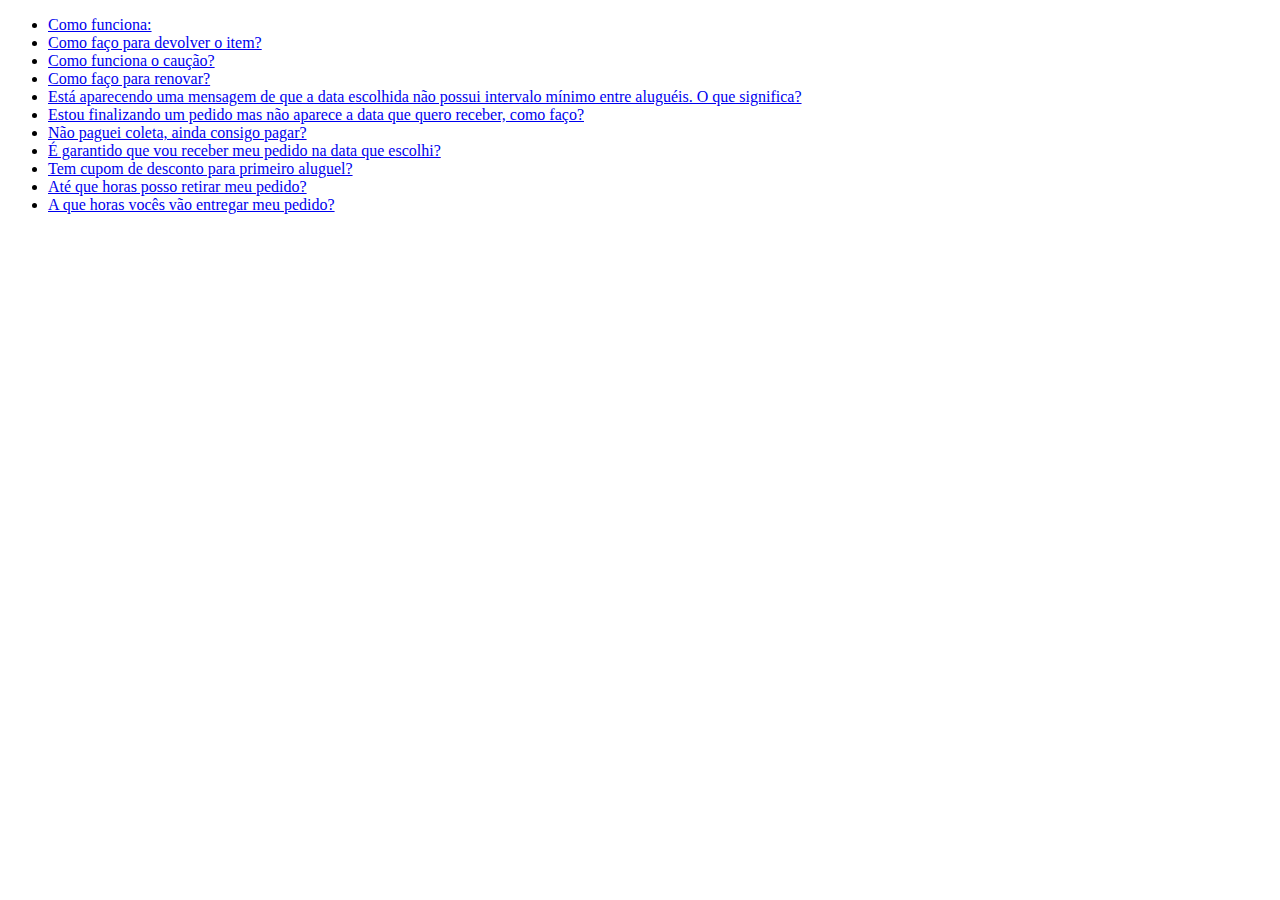
==== FAQ/index.html @ 030143f4 "criando faqs com transição..." ====
<!DOCTYPE html>
<html lang="pt-br">
<head>
    <meta charset="UTF-8">
    <link rel="stylesheet" href="style.css">
    <meta name="viewport" content="width=device-width, initial-scale=1.0">
    <title>FAQ</title>
</head>
<body>
    <main>
        <section>
            <ul>
                <li class="item_list">
                    <a class="item_list--question" onclick="showInfo()" href="#">Como funciona:</a>
                    <p id="textInfo" class="item_list--text">
                        Somos uma plataforma de aluguel de itens originais. Pense no ClosetBoBags como um closet online e virtual: 
                        você pega algumas peças que gostaria de usar por um tempo, usa, devolve (e, se amar, muitas estão a venda). 
                        É só navegar pelo site e escolher o item (ou os itens) e o período pelo qual deseja alugar. E pronto!
                        Itens de festa e de ski possuem a opção de agendamento. Para os demais itens, o envio é imediato com 
                        prazo de até 4 dias úteis (RJ e SP em até 2 dias - podendo ser entregue no mesmo dia).        
                        Ficou com dúvidas? Segue um videozinho curto explicando o processo:
                        <a href="https://www.youtube.com/watch?v=qi5WUuuTXFo">https://www.youtube.com/watch?v=qi5WUuuTXFo</a>
                    </p>
                </li>
                <li>
                    <a href="#">Como faço para devolver o item?</a>
                </li>
                <li>
                    <a href="#">Como funciona o caução?  </a>
                </li>
                <li>
                    <a href="#">Como faço para renovar?</a>
                </li>
                <li>
                    <a href="#">
                        Está aparecendo uma mensagem de 
                        que a data escolhida não possui 
                        intervalo mínimo entre aluguéis. 
                        O que significa?
                    </a>
                </li>
                <li>
                    <a href="#">
                        Estou finalizando um pedido 
                        mas não aparece a data que 
                        quero receber, como faço? </a>
                </li>
                <li>
                    <a href="#">Não paguei coleta, ainda consigo pagar?</a>
                </li>
                <li>
                    <a href="#">É garantido que vou receber meu pedido na data que escolhi?</a>
                </li>
                <li>
                    <a href="#">Tem cupom de desconto para primeiro aluguel?</a>
                </li>
                <li>
                    <a href="#">Até que horas posso retirar meu pedido?</a>
                </li>
                <li>
                    <a href="#">A que horas vocês vão entregar meu pedido?</a>
                </li>                            
            </ul>
        </section>
    </main>
    <script src="./main.js"></script>
</body>
</html>
---- FAQ/style.css ----
.item_list--text {
    height: 0;
    flex-direction: column;
    opacity: 0;
    transition: height 1s;
    margin: 0;
}
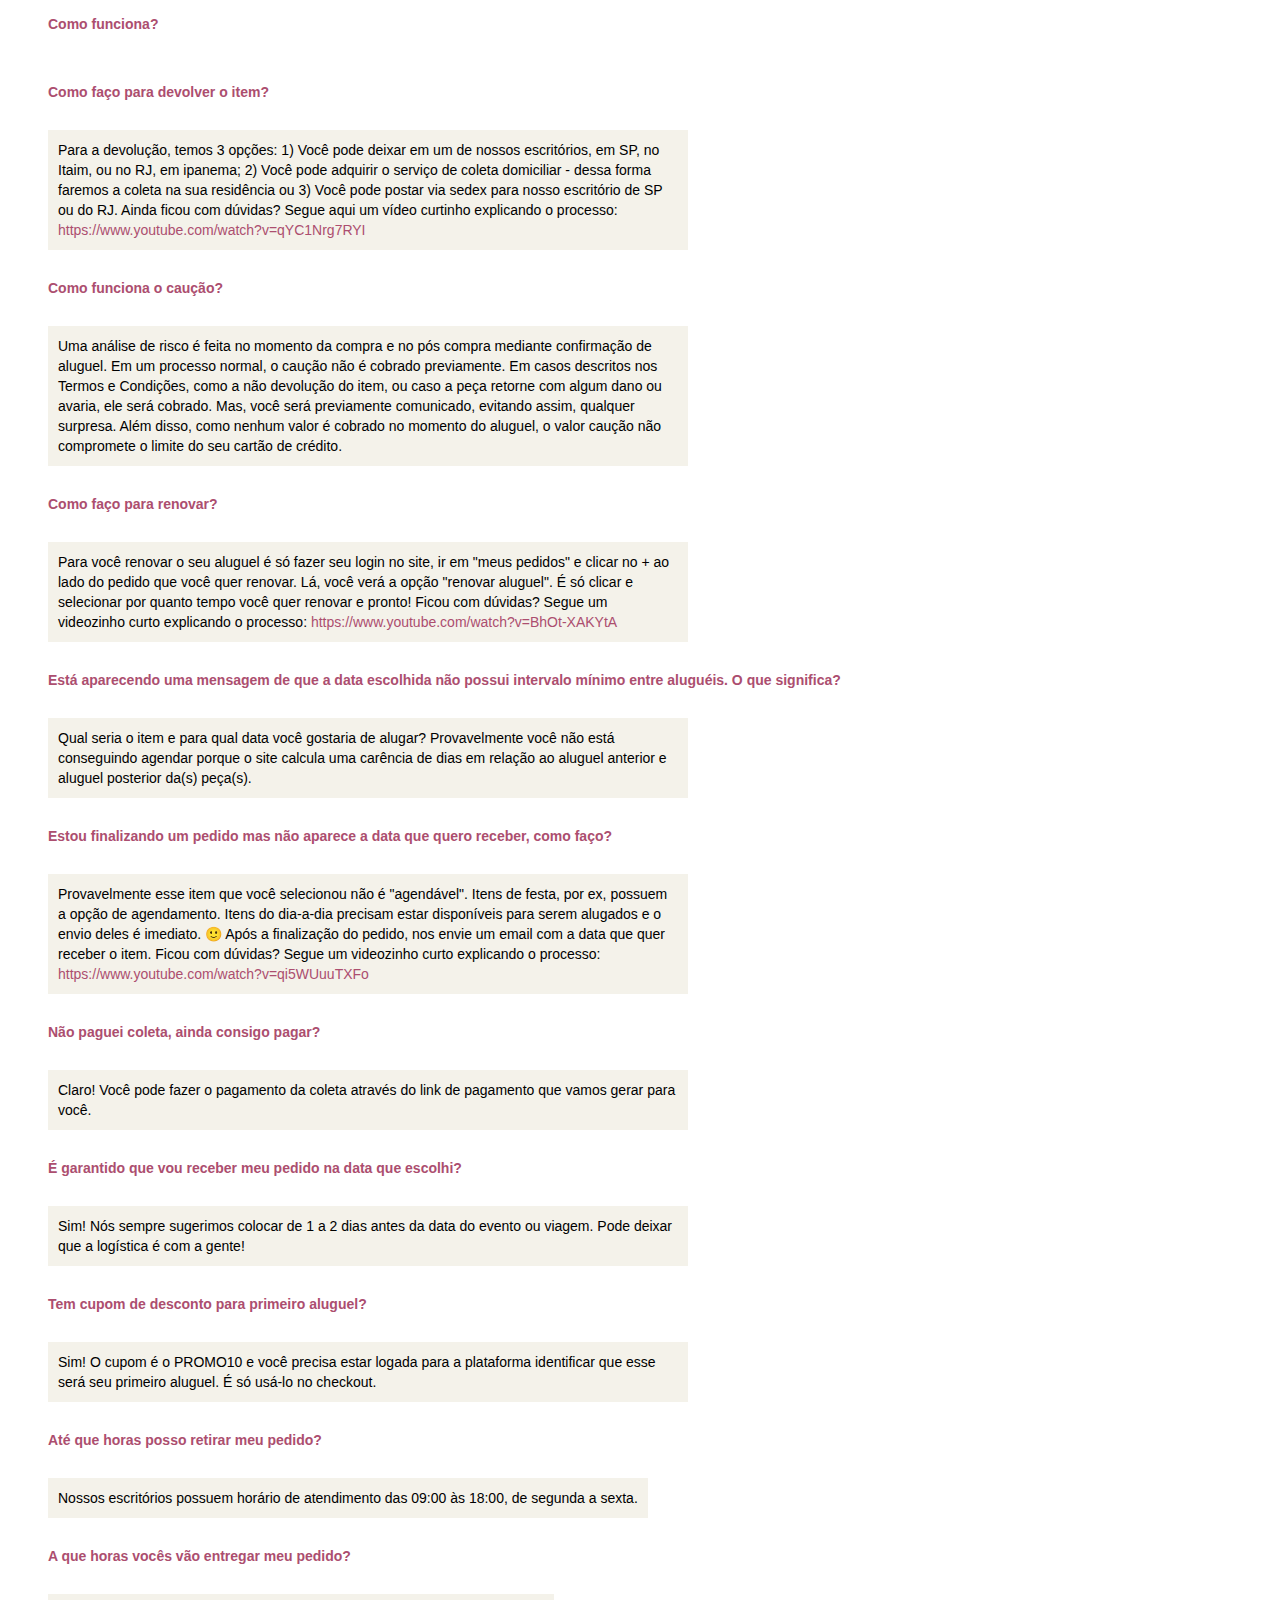
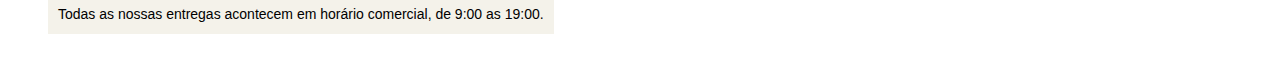
==== commit 89b36e0a: "Estilizando css e colocando funcionalidades..." ====
--- a/FAQ/index.html
+++ b/FAQ/index.html
@@ -11,8 +11,9 @@
         <section>
             <ul>
                 <li class="item_list">
-                    <a class="item_list--question" onclick="showInfo()" href="#">Como funciona:</a>
-                    <p id="textInfo" class="item_list--text">
+                    <a  style="font-weight: 700;"class="item_list--question" onclick="showInfo()" href="#">Como funciona?</a>
+                    <div class=" questionBox">
+                        <p style="padding:10px; justify-content: center;background-color:#f4f2ea";"id="textInfo" class="item_list--text">
                         Somos uma plataforma de aluguel de itens originais. Pense no ClosetBoBags como um closet online e virtual: 
                         você pega algumas peças que gostaria de usar por um tempo, usa, devolve (e, se amar, muitas estão a venda). 
                         É só navegar pelo site e escolher o item (ou os itens) e o período pelo qual deseja alugar. E pronto!
@@ -20,45 +21,119 @@
                         prazo de até 4 dias úteis (RJ e SP em até 2 dias - podendo ser entregue no mesmo dia).        
                         Ficou com dúvidas? Segue um videozinho curto explicando o processo:
                         <a href="https://www.youtube.com/watch?v=qi5WUuuTXFo">https://www.youtube.com/watch?v=qi5WUuuTXFo</a>
-                    </p>
+                        </p>
+                    </div>
                 </li>
-                <li>
-                    <a href="#">Como faço para devolver o item?</a>
+                <li class="item_list">
+                    <a style="font-weight: 700;"class="item_list--question" onclick="showInfo()" href="#">Como faço para devolver o item?</a>
+                    <div class=" questionBox">
+                        <p style="padding:10px; justify-content: center;background-color:#f4f2ea";"id="textInfo2" class="item_list--text2">
+                        Para a devolução, temos 3 opções:
+                        1) Você pode deixar em um de nossos escritórios, em SP, no Itaim, ou no RJ, em ipanema;
+                        2) Você pode adquirir o serviço de coleta domiciliar - dessa forma faremos a coleta na sua residência ou
+                        3) Você pode postar via sedex para nosso escritório de SP ou do RJ.
+                        Ainda ficou com dúvidas? Segue aqui um vídeo curtinho explicando o processo:
+                        <a href="https://www.youtube.com/watch?v=qYC1Nrg7RYI">https://www.youtube.com/watch?v=qYC1Nrg7RYI</a>
+                        </p>
+                    </div>
                 </li>
-                <li>
-                    <a href="#">Como funciona o caução?  </a>
+                <li class="item_list">
+                    <a style="font-weight: 700;"class="item_list--question" onclick="showInfo()" href="#">Como funciona o caução?</a>
+                    <div class=" questionBox">
+                        <p style="padding:10px; justify-content: center;background-color:#f4f2ea";"id="textInfo3" class="item_list--text3">
+                        Uma análise de risco é feita no momento da compra e no pós compra mediante confirmação de aluguel. 
+                        Em um processo normal, o caução não é cobrado previamente. Em casos descritos nos Termos e Condições, 
+                        como a não devolução do item, ou caso a peça retorne com algum dano ou avaria, ele será cobrado.
+                        Mas, você será previamente comunicado, evitando assim, qualquer surpresa. Além disso, como nenhum valor é cobrado no momento do aluguel, 
+                        o valor caução não compromete o limite do seu cartão de crédito.
+                        </p>
+                    </div>
                 </li>
-                <li>
-                    <a href="#">Como faço para renovar?</a>
+                <li class="item_list">
+                    <a style="font-weight: 700;"class="item_list--question" onclick="showInfo()" href="#">Como faço para renovar?</a>
+                    <div class=" questionBox">
+                        <p style="padding:10px; justify-content: center;background-color:#f4f2ea";"id="textInfo4" class="item_list--text4">
+                        Para você renovar o seu aluguel é só fazer seu login no site, ir em "meus pedidos" e clicar no + ao lado do pedido que você quer renovar. 
+                        Lá, você verá a opção "renovar aluguel". É só clicar e selecionar por quanto tempo você quer renovar e pronto!
+                        Ficou com dúvidas? Segue um videozinho curto explicando o processo:
+                        <a href="https://www.youtube.com/watch?v=BhOt-XAKYtA">https://www.youtube.com/watch?v=BhOt-XAKYtA</a>
+                        </p>
+                    </div>
                 </li>
-                <li>
-                    <a href="#">
+                <li class="item_list">
+                    <a style="font-weight: 700;"class="item_list--question" onclick="showInfo()" href="#">
                         Está aparecendo uma mensagem de 
                         que a data escolhida não possui 
                         intervalo mínimo entre aluguéis. 
                         O que significa?
                     </a>
+                    <div class=" questionBox">
+                        <p style="padding:10px; justify-content: center;background-color:#f4f2ea";"id="textInfo5" class="item_list--text5">
+                        Qual seria o item e para qual data você gostaria de alugar? 
+                        Provavelmente você não está conseguindo agendar porque o site calcula 
+                        uma carência de dias em relação ao aluguel anterior e aluguel posterior da(s) peça(s).
+                        </p>
+                    </div>
                 </li>
-                <li>
-                    <a href="#">
+                <li class="item_list">
+                    <a style="font-weight: 700;"class="item_list--question" onclick="showInfo()" href="#">
                         Estou finalizando um pedido 
                         mas não aparece a data que 
                         quero receber, como faço? </a>
+                    <div class=" questionBox">
+                        <p style="padding:10px; justify-content: center;background-color:#f4f2ea";"id="textInfo6" class="item_list--text6">
+                        Provavelmente esse item que você selecionou não é "agendável". Itens de festa, por ex, possuem a opção de agendamento. 
+                        Itens do dia-a-dia precisam estar disponíveis para serem alugados e o envio deles é imediato. 
+                        🙂 Após a finalização do pedido, nos envie um email com a data que quer receber o item.
+                        Ficou com dúvidas? Segue um videozinho curto explicando o processo:
+                        <a href="https://www.youtube.com/watch?v=qi5WUuuTXFo">https://www.youtube.com/watch?v=qi5WUuuTXFo</a>
+                        </p>
+                    </div>
                 </li>
-                <li>
-                    <a href="#">Não paguei coleta, ainda consigo pagar?</a>
+                <li class="item_list">
+                    <a style="font-weight: 700;"class="item_list--question" onclick="showInfo()" href="#">
+                    Não paguei coleta, ainda consigo pagar?</a>
+                    <div class=" questionBox">
+                        <p style="padding:10px; justify-content: center;background-color:#f4f2ea";"id="textInfo7" class="item_list--text7">
+                        Claro! Você pode fazer o pagamento da coleta através do link de pagamento que vamos gerar para você.
+                        </p>
+                    </div>
                 </li>
-                <li>
-                    <a href="#">É garantido que vou receber meu pedido na data que escolhi?</a>
+                <li class="item_list">
+                    <a style="font-weight: 700;"class="item_list--question" onclick="showInfo()" href="#"">
+                    É garantido que vou receber meu pedido na data que escolhi?</a>
+                    <div class=" questionBox">
+                        <p style="padding:10px; justify-content: center;background-color:#f4f2ea";"id="textInfo8" class="item_list--text8">
+                        Sim! Nós sempre sugerimos colocar de 1 a 2 dias antes da data do evento ou viagem. 
+                        Pode deixar que a logística é com a gente!
+                        </p>
+                    </div>
                 </li>
-                <li>
-                    <a href="#">Tem cupom de desconto para primeiro aluguel?</a>
+                <li class="item_list">
+                    <a style="font-weight: 700;"class="item_list--question" onclick="showInfo()" href="#">
+                    Tem cupom de desconto para primeiro aluguel?</a>
+                    <div class=" questionBox">
+                        <p style="padding:10px; justify-content: center;background-color:#f4f2ea";"id="textInfo9" class="item_list--text9">
+                            Sim! O cupom é o PROMO10 e você precisa estar logada para a plataforma identificar que esse será seu primeiro aluguel. 
+                            É só usá-lo no checkout.
+                        </p>
+                    </div>
                 </li>
-                <li>
-                    <a href="#">Até que horas posso retirar meu pedido?</a>
+                <li class="item_list">
+                    <a style="font-weight: 700;"class="item_list--question" onclick="showInfo()" href="#">
+                    Até que horas posso retirar meu pedido?</a>
+                    <div class=" questionBox">
+                        <p style="padding:10px; justify-content: center;background-color:#f4f2ea";"id="textInfo10" class="item_list--text10">
+                        Nossos escritórios possuem horário de atendimento das 09:00 às 18:00, de segunda a sexta.</p>
+                    </div>
                 </li>
-                <li>
-                    <a href="#">A que horas vocês vão entregar meu pedido?</a>
+                <li class="item_list">
+                    <a style="font-weight: 700;"class="item_list--question" onclick="showInfo()" href="#">
+                    A que horas vocês vão entregar meu pedido?</a>
+                    <div class=" questionBox">
+                        <p style="padding:10px; justify-content: center;background-color:#f4f2ea";"id="textInfo11" class="item_list--text11">
+                        Todas as nossas entregas acontecem em horário comercial, de 9:00 as 19:00.</p>
+                    </div>
                 </li>                            
             </ul>
         </section>
--- a/FAQ/style.css
+++ b/FAQ/style.css
@@ -1,7 +1,31 @@
+body{
+    font-family: 'Helvetica';
+    line-height: 20px;
+}
+
+ul{
+    list-style-type: none;
+    font-size:14px;
+}
+
+.questionBox{
+    padding: 1em 0;
+    width: 50vw;
+    display: flex;
+    align-items:center;   
+}
+
 .item_list--text {
     height: 0;
     flex-direction: column;
     opacity: 0;
     transition: height 1s;
     margin: 0;
-}+}
+
+a{ 
+color: #ac4e6f;
+padding-top:0.5em;
+}
+
+a:link {text-decoration: none}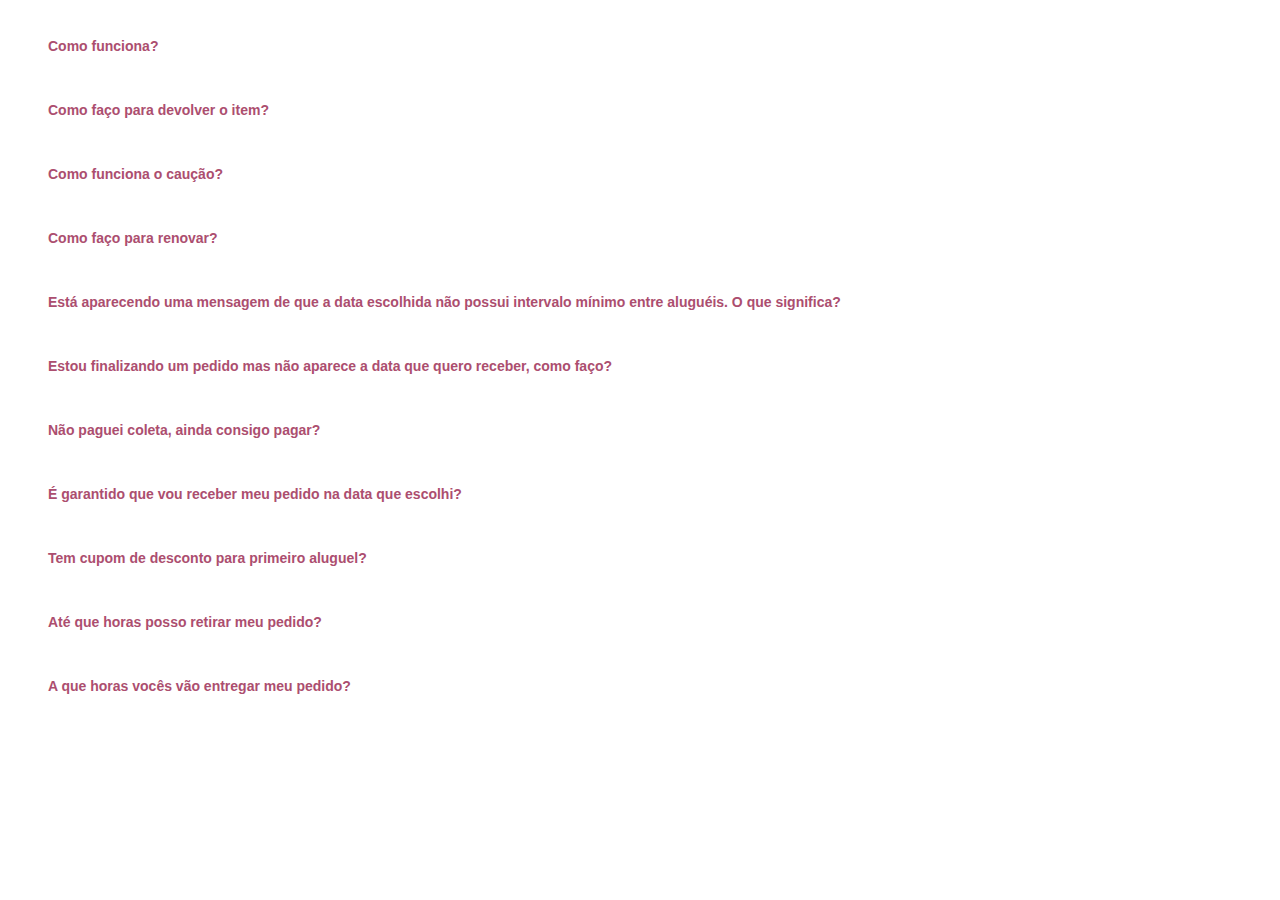
==== commit 6f5b3996: "update" ====
--- a/FAQ/index.html
+++ b/FAQ/index.html
@@ -8,12 +8,12 @@
 </head>
 <body>
     <main>
-        <section>
-            <ul>
+        <section id='body'>
+            <!-- <ul>
                 <li class="item_list">
-                    <a  style="font-weight: 700;"class="item_list--question" onclick="showInfo()" href="#">Como funciona?</a>
-                    <div class=" questionBox">
-                        <p style="padding:10px; justify-content: center;background-color:#f4f2ea";"id="textInfo" class="item_list--text">
+                    <a class="item_list--question" onclick="showInfo()" href="#">Como funciona?</a>
+                    <div class="questionBox">
+                        <p id="textInfo" class="item_list--text">
                         Somos uma plataforma de aluguel de itens originais. Pense no ClosetBoBags como um closet online e virtual: 
                         você pega algumas peças que gostaria de usar por um tempo, usa, devolve (e, se amar, muitas estão a venda). 
                         É só navegar pelo site e escolher o item (ou os itens) e o período pelo qual deseja alugar. E pronto!
@@ -25,9 +25,9 @@
                     </div>
                 </li>
                 <li class="item_list">
-                    <a style="font-weight: 700;"class="item_list--question" onclick="showInfo()" href="#">Como faço para devolver o item?</a>
-                    <div class=" questionBox">
-                        <p style="padding:10px; justify-content: center;background-color:#f4f2ea";"id="textInfo2" class="item_list--text2">
+                    <a href="#" class="item_list--question" onclick="showInfo2()" >Como faço para devolver o item?</a>
+                    <div class="questionBox">
+                        <p  id="textInfo2" class="item_list--text2">
                         Para a devolução, temos 3 opções:
                         1) Você pode deixar em um de nossos escritórios, em SP, no Itaim, ou no RJ, em ipanema;
                         2) Você pode adquirir o serviço de coleta domiciliar - dessa forma faremos a coleta na sua residência ou
@@ -38,9 +38,9 @@
                     </div>
                 </li>
                 <li class="item_list">
-                    <a style="font-weight: 700;"class="item_list--question" onclick="showInfo()" href="#">Como funciona o caução?</a>
-                    <div class=" questionBox">
-                        <p style="padding:10px; justify-content: center;background-color:#f4f2ea";"id="textInfo3" class="item_list--text3">
+                    <a class="item_list--question" onclick="showInfo3()" href="#">Como funciona o caução?</a>
+                    <div class="questionBox">
+                        <p  id="textInfo3" class="item_list--text">
                         Uma análise de risco é feita no momento da compra e no pós compra mediante confirmação de aluguel. 
                         Em um processo normal, o caução não é cobrado previamente. Em casos descritos nos Termos e Condições, 
                         como a não devolução do item, ou caso a peça retorne com algum dano ou avaria, ele será cobrado.
@@ -50,9 +50,9 @@
                     </div>
                 </li>
                 <li class="item_list">
-                    <a style="font-weight: 700;"class="item_list--question" onclick="showInfo()" href="#">Como faço para renovar?</a>
+                    <a class="item_list--question" onclick="showInfo4()" href="#">Como faço para renovar?</a>
                     <div class=" questionBox">
-                        <p style="padding:10px; justify-content: center;background-color:#f4f2ea";"id="textInfo4" class="item_list--text4">
+                        <p id="textInfo4" class="item_list--text">
                         Para você renovar o seu aluguel é só fazer seu login no site, ir em "meus pedidos" e clicar no + ao lado do pedido que você quer renovar. 
                         Lá, você verá a opção "renovar aluguel". É só clicar e selecionar por quanto tempo você quer renovar e pronto!
                         Ficou com dúvidas? Segue um videozinho curto explicando o processo:
@@ -61,14 +61,14 @@
                     </div>
                 </li>
                 <li class="item_list">
-                    <a style="font-weight: 700;"class="item_list--question" onclick="showInfo()" href="#">
+                    <a class="item_list--question" onclick="showInfo5()" href="#">
                         Está aparecendo uma mensagem de 
                         que a data escolhida não possui 
                         intervalo mínimo entre aluguéis. 
                         O que significa?
                     </a>
                     <div class=" questionBox">
-                        <p style="padding:10px; justify-content: center;background-color:#f4f2ea";"id="textInfo5" class="item_list--text5">
+                        <p id="textInfo5" class="item_list--text">
                         Qual seria o item e para qual data você gostaria de alugar? 
                         Provavelmente você não está conseguindo agendar porque o site calcula 
                         uma carência de dias em relação ao aluguel anterior e aluguel posterior da(s) peça(s).
@@ -76,12 +76,12 @@
                     </div>
                 </li>
                 <li class="item_list">
-                    <a style="font-weight: 700;"class="item_list--question" onclick="showInfo()" href="#">
+                    <a class="item_list--question" onclick="showInfo6()" href="#">
                         Estou finalizando um pedido 
                         mas não aparece a data que 
                         quero receber, como faço? </a>
                     <div class=" questionBox">
-                        <p style="padding:10px; justify-content: center;background-color:#f4f2ea";"id="textInfo6" class="item_list--text6">
+                        <p id="textInfo6" class="item_list--text">
                         Provavelmente esse item que você selecionou não é "agendável". Itens de festa, por ex, possuem a opção de agendamento. 
                         Itens do dia-a-dia precisam estar disponíveis para serem alugados e o envio deles é imediato. 
                         🙂 Após a finalização do pedido, nos envie um email com a data que quer receber o item.
@@ -91,51 +91,51 @@
                     </div>
                 </li>
                 <li class="item_list">
-                    <a style="font-weight: 700;"class="item_list--question" onclick="showInfo()" href="#">
+                    <a class="item_list--question" onclick="showInfo7()" href="#">
                     Não paguei coleta, ainda consigo pagar?</a>
                     <div class=" questionBox">
-                        <p style="padding:10px; justify-content: center;background-color:#f4f2ea";"id="textInfo7" class="item_list--text7">
+                        <p id="textInfo7" class="item_list--text">
                         Claro! Você pode fazer o pagamento da coleta através do link de pagamento que vamos gerar para você.
                         </p>
                     </div>
                 </li>
                 <li class="item_list">
-                    <a style="font-weight: 700;"class="item_list--question" onclick="showInfo()" href="#"">
+                    <a class="item_list--question" onclick="showInfo8()" href="#">
                     É garantido que vou receber meu pedido na data que escolhi?</a>
                     <div class=" questionBox">
-                        <p style="padding:10px; justify-content: center;background-color:#f4f2ea";"id="textInfo8" class="item_list--text8">
+                        <p id="textInfo8" class="item_list--text">
                         Sim! Nós sempre sugerimos colocar de 1 a 2 dias antes da data do evento ou viagem. 
                         Pode deixar que a logística é com a gente!
                         </p>
                     </div>
                 </li>
                 <li class="item_list">
-                    <a style="font-weight: 700;"class="item_list--question" onclick="showInfo()" href="#">
+                    <a class="item_list--question" onclick="showInfo9()" href="#">
                     Tem cupom de desconto para primeiro aluguel?</a>
                     <div class=" questionBox">
-                        <p style="padding:10px; justify-content: center;background-color:#f4f2ea";"id="textInfo9" class="item_list--text9">
+                        <p id="textInfo9" class="item_list--text">
                             Sim! O cupom é o PROMO10 e você precisa estar logada para a plataforma identificar que esse será seu primeiro aluguel. 
                             É só usá-lo no checkout.
                         </p>
                     </div>
                 </li>
                 <li class="item_list">
-                    <a style="font-weight: 700;"class="item_list--question" onclick="showInfo()" href="#">
+                    <a class="item_list--question" onclick="showInfo10()" href="#">
                     Até que horas posso retirar meu pedido?</a>
                     <div class=" questionBox">
-                        <p style="padding:10px; justify-content: center;background-color:#f4f2ea";"id="textInfo10" class="item_list--text10">
+                        <p id="textInfo10" class="item_list--text">
                         Nossos escritórios possuem horário de atendimento das 09:00 às 18:00, de segunda a sexta.</p>
                     </div>
                 </li>
                 <li class="item_list">
-                    <a style="font-weight: 700;"class="item_list--question" onclick="showInfo()" href="#">
+                    <a class="item_list--question" onclick="showInfo11()" href="#">
                     A que horas vocês vão entregar meu pedido?</a>
                     <div class=" questionBox">
-                        <p style="padding:10px; justify-content: center;background-color:#f4f2ea";"id="textInfo11" class="item_list--text11">
+                        <p id="textInfo11" class="item_list--text">
                         Todas as nossas entregas acontecem em horário comercial, de 9:00 as 19:00.</p>
                     </div>
                 </li>                            
-            </ul>
+            </ul> -->
         </section>
     </main>
     <script src="./main.js"></script>
--- a/FAQ/style.css
+++ b/FAQ/style.css
@@ -1,31 +1,42 @@
 body{
     font-family: 'Helvetica';
-    line-height: 20px;
 }
-
 ul{
-    list-style-type: none;
-    font-size:14px;
+    display: flex;
+    flex-direction: column;
+    justify-content: space-around;
+    list-style-type: none;
+    font-size:14px;
+    line-height: 4rem;
 }
-
 .questionBox{
-    padding: 1em 0;
     width: 50vw;
+    display: none;
+}
+.questionBox2 {
+    padding: 1rem;
+    height: auto;
+    background-color:#f4f2ea;
+}
+.item_list--question {
+    font-weight: 700;
+    cursor: pointer;
+}
+.item_list--text {
+    margin: 0;
+    align-self: flex-start;
+    background-color:#f4f2ea;
+    line-height: 1.5rem;
+}
+a{ 
+    color: #ac4e6f;
     display: flex;
-    align-items:center;   
+    align-self: end;
 }
-
-.item_list--text {
-    height: 0;
-    flex-direction: column;
-    opacity: 0;
-    transition: height 1s;
-    margin: 0;
+.linkVideo {
+    display: none;
 }
-
-a{ 
-color: #ac4e6f;
-padding-top:0.5em;
-}
-
-a:link {text-decoration: none}+a:link {
+    height: 5vh;
+    text-decoration: none
+}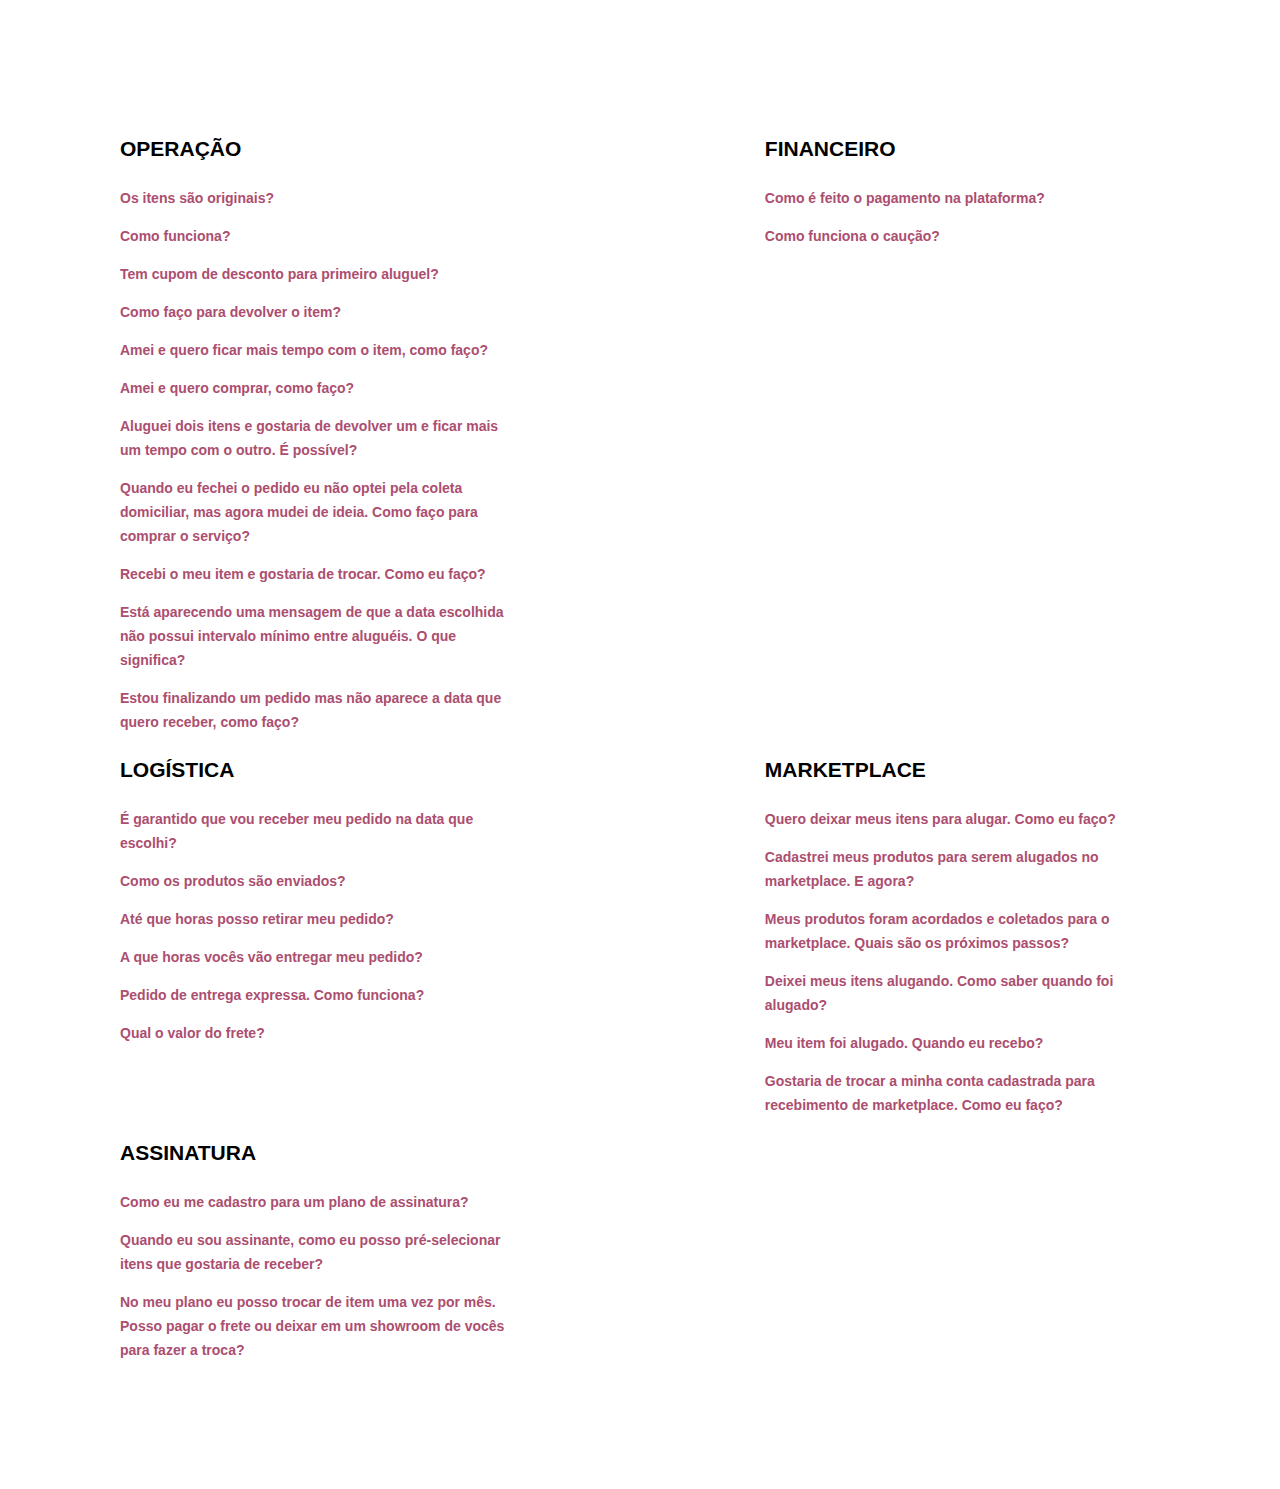
==== commit e90d596a: "separando por categorias" ====
--- a/FAQ/index.html
+++ b/FAQ/index.html
@@ -9,133 +9,21 @@
 <body>
     <main>
         <section id='body'>
-            <!-- <ul>
-                <li class="item_list">
-                    <a class="item_list--question" onclick="showInfo()" href="#">Como funciona?</a>
-                    <div class="questionBox">
-                        <p id="textInfo" class="item_list--text">
-                        Somos uma plataforma de aluguel de itens originais. Pense no ClosetBoBags como um closet online e virtual: 
-                        você pega algumas peças que gostaria de usar por um tempo, usa, devolve (e, se amar, muitas estão a venda). 
-                        É só navegar pelo site e escolher o item (ou os itens) e o período pelo qual deseja alugar. E pronto!
-                        Itens de festa e de ski possuem a opção de agendamento. Para os demais itens, o envio é imediato com 
-                        prazo de até 4 dias úteis (RJ e SP em até 2 dias - podendo ser entregue no mesmo dia).        
-                        Ficou com dúvidas? Segue um videozinho curto explicando o processo:
-                        <a href="https://www.youtube.com/watch?v=qi5WUuuTXFo">https://www.youtube.com/watch?v=qi5WUuuTXFo</a>
-                        </p>
-                    </div>
-                </li>
-                <li class="item_list">
-                    <a href="#" class="item_list--question" onclick="showInfo2()" >Como faço para devolver o item?</a>
-                    <div class="questionBox">
-                        <p  id="textInfo2" class="item_list--text2">
-                        Para a devolução, temos 3 opções:
-                        1) Você pode deixar em um de nossos escritórios, em SP, no Itaim, ou no RJ, em ipanema;
-                        2) Você pode adquirir o serviço de coleta domiciliar - dessa forma faremos a coleta na sua residência ou
-                        3) Você pode postar via sedex para nosso escritório de SP ou do RJ.
-                        Ainda ficou com dúvidas? Segue aqui um vídeo curtinho explicando o processo:
-                        <a href="https://www.youtube.com/watch?v=qYC1Nrg7RYI">https://www.youtube.com/watch?v=qYC1Nrg7RYI</a>
-                        </p>
-                    </div>
-                </li>
-                <li class="item_list">
-                    <a class="item_list--question" onclick="showInfo3()" href="#">Como funciona o caução?</a>
-                    <div class="questionBox">
-                        <p  id="textInfo3" class="item_list--text">
-                        Uma análise de risco é feita no momento da compra e no pós compra mediante confirmação de aluguel. 
-                        Em um processo normal, o caução não é cobrado previamente. Em casos descritos nos Termos e Condições, 
-                        como a não devolução do item, ou caso a peça retorne com algum dano ou avaria, ele será cobrado.
-                        Mas, você será previamente comunicado, evitando assim, qualquer surpresa. Além disso, como nenhum valor é cobrado no momento do aluguel, 
-                        o valor caução não compromete o limite do seu cartão de crédito.
-                        </p>
-                    </div>
-                </li>
-                <li class="item_list">
-                    <a class="item_list--question" onclick="showInfo4()" href="#">Como faço para renovar?</a>
-                    <div class=" questionBox">
-                        <p id="textInfo4" class="item_list--text">
-                        Para você renovar o seu aluguel é só fazer seu login no site, ir em "meus pedidos" e clicar no + ao lado do pedido que você quer renovar. 
-                        Lá, você verá a opção "renovar aluguel". É só clicar e selecionar por quanto tempo você quer renovar e pronto!
-                        Ficou com dúvidas? Segue um videozinho curto explicando o processo:
-                        <a href="https://www.youtube.com/watch?v=BhOt-XAKYtA">https://www.youtube.com/watch?v=BhOt-XAKYtA</a>
-                        </p>
-                    </div>
-                </li>
-                <li class="item_list">
-                    <a class="item_list--question" onclick="showInfo5()" href="#">
-                        Está aparecendo uma mensagem de 
-                        que a data escolhida não possui 
-                        intervalo mínimo entre aluguéis. 
-                        O que significa?
-                    </a>
-                    <div class=" questionBox">
-                        <p id="textInfo5" class="item_list--text">
-                        Qual seria o item e para qual data você gostaria de alugar? 
-                        Provavelmente você não está conseguindo agendar porque o site calcula 
-                        uma carência de dias em relação ao aluguel anterior e aluguel posterior da(s) peça(s).
-                        </p>
-                    </div>
-                </li>
-                <li class="item_list">
-                    <a class="item_list--question" onclick="showInfo6()" href="#">
-                        Estou finalizando um pedido 
-                        mas não aparece a data que 
-                        quero receber, como faço? </a>
-                    <div class=" questionBox">
-                        <p id="textInfo6" class="item_list--text">
-                        Provavelmente esse item que você selecionou não é "agendável". Itens de festa, por ex, possuem a opção de agendamento. 
-                        Itens do dia-a-dia precisam estar disponíveis para serem alugados e o envio deles é imediato. 
-                        🙂 Após a finalização do pedido, nos envie um email com a data que quer receber o item.
-                        Ficou com dúvidas? Segue um videozinho curto explicando o processo:
-                        <a href="https://www.youtube.com/watch?v=qi5WUuuTXFo">https://www.youtube.com/watch?v=qi5WUuuTXFo</a>
-                        </p>
-                    </div>
-                </li>
-                <li class="item_list">
-                    <a class="item_list--question" onclick="showInfo7()" href="#">
-                    Não paguei coleta, ainda consigo pagar?</a>
-                    <div class=" questionBox">
-                        <p id="textInfo7" class="item_list--text">
-                        Claro! Você pode fazer o pagamento da coleta através do link de pagamento que vamos gerar para você.
-                        </p>
-                    </div>
-                </li>
-                <li class="item_list">
-                    <a class="item_list--question" onclick="showInfo8()" href="#">
-                    É garantido que vou receber meu pedido na data que escolhi?</a>
-                    <div class=" questionBox">
-                        <p id="textInfo8" class="item_list--text">
-                        Sim! Nós sempre sugerimos colocar de 1 a 2 dias antes da data do evento ou viagem. 
-                        Pode deixar que a logística é com a gente!
-                        </p>
-                    </div>
-                </li>
-                <li class="item_list">
-                    <a class="item_list--question" onclick="showInfo9()" href="#">
-                    Tem cupom de desconto para primeiro aluguel?</a>
-                    <div class=" questionBox">
-                        <p id="textInfo9" class="item_list--text">
-                            Sim! O cupom é o PROMO10 e você precisa estar logada para a plataforma identificar que esse será seu primeiro aluguel. 
-                            É só usá-lo no checkout.
-                        </p>
-                    </div>
-                </li>
-                <li class="item_list">
-                    <a class="item_list--question" onclick="showInfo10()" href="#">
-                    Até que horas posso retirar meu pedido?</a>
-                    <div class=" questionBox">
-                        <p id="textInfo10" class="item_list--text">
-                        Nossos escritórios possuem horário de atendimento das 09:00 às 18:00, de segunda a sexta.</p>
-                    </div>
-                </li>
-                <li class="item_list">
-                    <a class="item_list--question" onclick="showInfo11()" href="#">
-                    A que horas vocês vão entregar meu pedido?</a>
-                    <div class=" questionBox">
-                        <p id="textInfo11" class="item_list--text">
-                        Todas as nossas entregas acontecem em horário comercial, de 9:00 as 19:00.</p>
-                    </div>
-                </li>                            
-            </ul> -->
+            <div class="boxCategory" id="operacao">
+                <h2>OPERAÇÃO</h2>
+            </div>
+            <div class="boxCategory" id="financa">
+                <h2>FINANCEIRO</h2>
+            </div>
+            <div class="boxCategory" id="logistica">
+                <h2>LOGÍSTICA</h2>
+            </div>
+            <div class="boxCategory" id="marketplace">
+                <h2>MARKETPLACE</h2>
+            </div>
+            <div  class="boxCategory" id="assinatura">
+                <h2>ASSINATURA</h2>
+            </div>
         </section>
     </main>
     <script src="./main.js"></script>
--- a/FAQ/style.css
+++ b/FAQ/style.css
@@ -1,26 +1,35 @@
 body{
     font-family: 'Helvetica';
 }
-ul{
+section{
+    padding: 7rem;
     display: flex;
-    flex-direction: column;
-    justify-content: space-around;
+    flex-wrap: wrap;
+    justify-content: space-between;
+    list-style-type: none;
+    margin: 0;
+}
+.boxCategory{
+    width: 38%;
+    line-height: 1.5rem;
     list-style-type: none;
     font-size:14px;
-    line-height: 4rem;
+    /* line-height: 4rem; */
 }
 .questionBox{
-    width: 50vw;
     display: none;
 }
 .questionBox2 {
+    width: 30vw;
     padding: 1rem;
     height: auto;
     background-color:#f4f2ea;
 }
 .item_list--question {
+    /* width: 20vw; */
     font-weight: 700;
     cursor: pointer;
+    padding: 0.5em 0;
 }
 .item_list--text {
     margin: 0;
